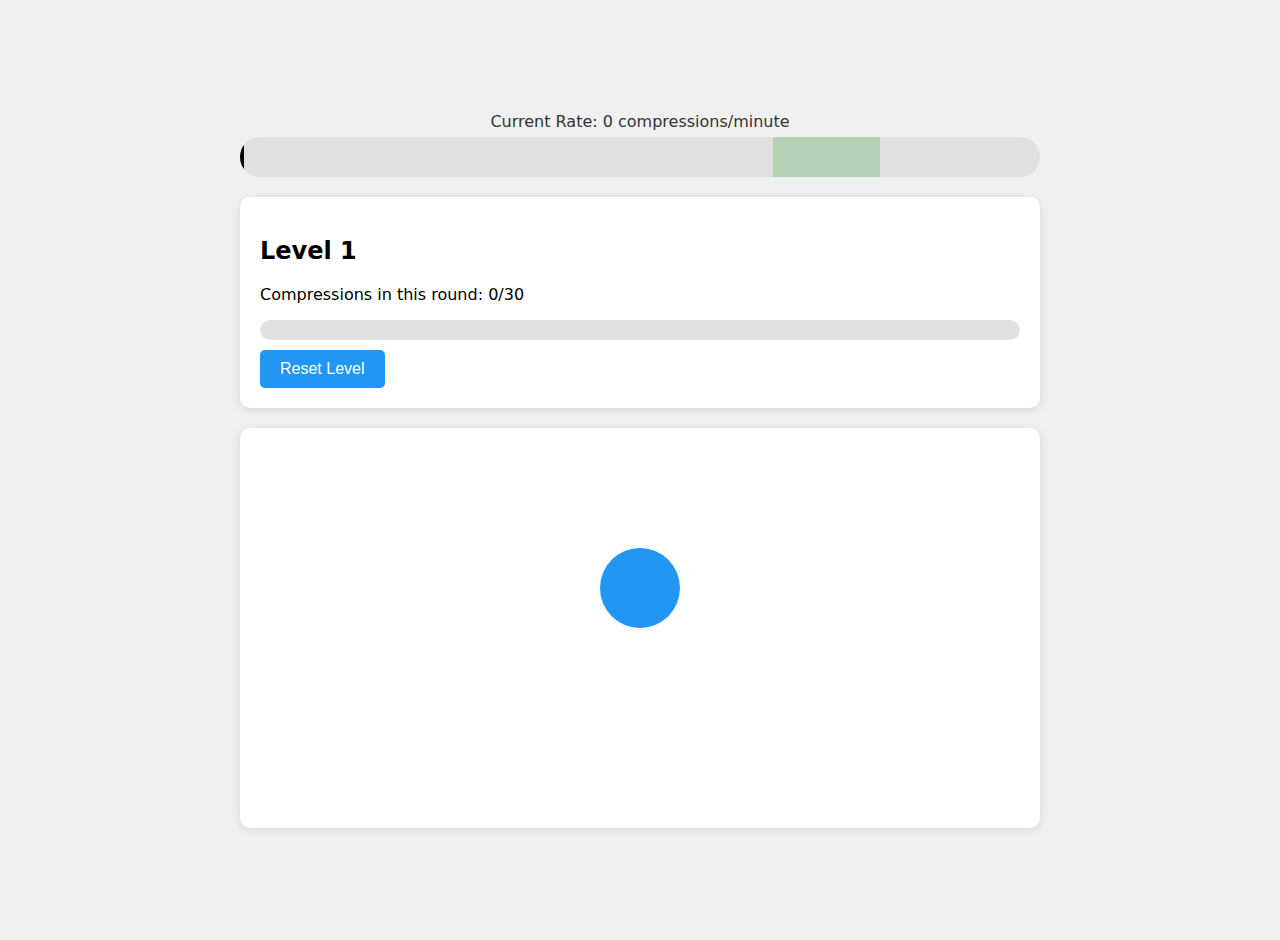
==== index.html @ 935adc83 "Create index.html" ====
<!DOCTYPE html>
<html lang="en">
<head>
    <meta charset="UTF-8">
    <meta name="viewport" content="width=device-width, initial-scale=1.0">
    <title>CPR Training Game</title>
    <style>
        /* Previous styles remain the same until rate-target-zone */
        body {
            font-family: system-ui, -apple-system, sans-serif;
            display: flex;
            flex-direction: column;
            align-items: center;
            justify-content: center;
            min-height: 100vh;
            margin: 0;
            padding: 20px;
            background: #f0f0f0;
        }

        .game-container {
            width: 100%;
            max-width: 800px;
            display: flex;
            flex-direction: column;
            gap: 20px;
        }

        .rate-section {
            position: relative;
            padding-top: 25px;
        }

        .rate-display {
            position: absolute;
            top: 0;
            width: 100%;
            text-align: center;
            font-size: 16px;
            font-weight: 500;
            color: #333;
        }

        .rate-meter {
            width: 100%;
            height: 40px;
            background: #e0e0e0;
            position: relative;
            border-radius: 20px;
            overflow: hidden;
        }

        .rate-target-zone {
            position: absolute;
            background: #4CAF50;
            height: 100%;
            /* Adjusted position for 100-120 bpm range */
            left: 66.67%;  /* 100 bpm position on 0-150 scale */
            width: 13.33%;  /* Width for 20 bpm on 0-150 scale */
            opacity: 0.3;
        }

        .rate-labels {
            position: absolute;
            width: 100%;
            height: 100%;
            pointer-events: none;
        }

        .rate-label {
            position: absolute;
            font-size: 12px;
            top: -20px;
            transform: translateX(-50%);
            color: #666;
        }

        /* Rest of the styles remain the same */
        .rate-indicator {
            position: absolute;
            width: 4px;
            height: 100%;
            background: #000;
            left: 0;
            transition: left 0.1s ease;
        }

        .patient-body {
            width: 100%;
            height: 400px;
            background: #fff;
            border-radius: 10px;
            position: relative;
            box-shadow: 0 2px 10px rgba(0,0,0,0.1);
        }

        .compression-target {
            position: absolute;
            left: 50%;
            top: 40%;
            transform: translate(-50%, -50%);
            width: 80px;
            height: 80px;
            background: #2196F3;
            border-radius: 50%;
            cursor: pointer;
            transition: background-color 0.5s ease;
        }

        .compression-target.active {
            background: #1565C0;
        }

        .status-panel {
            background: white;
            padding: 20px;
            border-radius: 10px;
            box-shadow: 0 2px 10px rgba(0,0,0,0.1);
        }

        .progress-bar {
            width: 100%;
            height: 20px;
            background: #e0e0e0;
            border-radius: 10px;
            overflow: hidden;
            margin: 10px 0;
        }

        .progress-fill {
            height: 100%;
            background: #2196F3;
            width: 0%;
            transition: width 0.3s ease;
        }

        .button {
            background: #2196F3;
            color: white;
            border: none;
            padding: 10px 20px;
            border-radius: 5px;
            cursor: pointer;
            font-size: 16px;
            transition: background-color 0.2s;
        }

        .button:hover {
            background: #1976D2;
        }
    </style>
</head>
<body>
    <div class="game-container">
        <div class="rate-section">
            <div class="rate-display">
                Current Rate: <span id="rate-number">0</span> compressions/minute
            </div>
            <div class="rate-meter">
                <div class="rate-target-zone"></div>
                <div class="rate-indicator"></div>
            </div>
        </div>
        
        <div class="status-panel">
            <h2>Level <span id="current-level">1</span></h2>
            <p>Compressions in this round: <span id="compression-count">0</span>/<span id="compressions-needed">30</span></p>
            <div class="progress-bar">
                <div class="progress-fill"></div>
            </div>
            <button class="button" id="reset-button">Reset Level</button>
        </div>

        <div class="patient-body">
            <div class="compression-target"></div>
        </div>
    </div>

    <script>
        class CPRGame {
            constructor() {
                this.compressionCount = 0;
                this.currentLevel = 1;
                this.lastCompressionTime = 0;
                this.recentCompressions = [];
                this.targetMinRate = 100; // compressions per minute
                this.targetMaxRate = 120;
                this.goodCompressions = 0;
                this.maxRate = 150; // Maximum rate shown on meter

                // DOM elements
                this.target = document.querySelector('.compression-target');
                this.rateIndicator = document.querySelector('.rate-indicator');
                this.rateDisplay = document.getElementById('rate-number');
                this.compressionCounter = document.getElementById('compression-count');
                this.compressionsNeeded = document.getElementById('compressions-needed');
                this.levelDisplay = document.getElementById('current-level');
                this.progressBar = document.querySelector('.progress-fill');
                this.resetButton = document.getElementById('reset-button');

                // Initialize
                this.updateCompressionsNeeded();
                this.setupEventListeners();
                this.updateDisplay();
                requestAnimationFrame(() => this.updateRateIndicator());
            }

            get compressionsPerLevel() {
                return this.currentLevel * 30;
            }

            updateCompressionsNeeded() {
                this.compressionsNeeded.textContent = this.compressionsPerLevel;
            }

            setupEventListeners() {
                const handleCompression = (e) => {
                    e.preventDefault();
                    this.registerCompression();
                };

                this.target.addEventListener('mousedown', handleCompression);
                this.target.addEventListener('touchstart', handleCompression);
                
                // Prevent holding down
                this.target.addEventListener('mouseup', () => this.target.classList.remove('active'));
                this.target.addEventListener('touchend', () => this.target.classList.remove('active'));

                // Reset button
                this.resetButton.addEventListener('click', () => this.resetLevel());
            }

            registerCompression() {
                const now = Date.now();
                
                // Debounce compressions (minimum 250ms between)
                if (now - this.lastCompressionTime < 250) return;

                this.target.classList.add('active');
                this.lastCompressionTime = now;
                this.recentCompressions.push(now);
                
                // Keep only last 3 compressions for rate calculation (adjusted from 5 for more responsive feedback)
                if (this.recentCompressions.length > 3) {
                    this.recentCompressions.shift();
                }

                this.compressionCount++;
                
                // Check if compression was at correct rate
                const currentRate = this.calculateCurrentRate();
                if (currentRate >= this.targetMinRate && currentRate <= this.targetMaxRate) {
                    this.goodCompressions++;
                }

                this.updateDisplay();

                // Check for level completion
                if (this.compressionCount >= this.compressionsPerLevel) {
                    this.completeLevel();
                }
            }

            calculateCurrentRate() {
                if (this.recentCompressions.length < 2) return 0;
                
                const timeSpan = (this.recentCompressions[this.recentCompressions.length - 1] - 
                                this.recentCompressions[0]) / 1000; // convert to seconds
                const compressionCount = this.recentCompressions.length - 1;
                
                return (compressionCount / timeSpan) * 60; // convert to per minute
            }

            updateRateIndicator() {
                const rate = this.calculateCurrentRate();
                // Position calculation adjusted to be more accurate
                const position = Math.min(Math.max((rate / this.maxRate) * 100, 0), 100);
                this.rateIndicator.style.left = `${position}%`;
                this.rateDisplay.textContent = Math.round(rate);
                
                requestAnimationFrame(() => this.updateRateIndicator());
            }

            updateDisplay() {
                this.compressionCounter.textContent = this.compressionCount;
                this.levelDisplay.textContent = this.currentLevel;
                this.progressBar.style.width = `${(this.compressionCount / this.compressionsPerLevel) * 100}%`;
            }

            resetLevel() {
                this.compressionCount = 0;
                this.goodCompressions = 0;
                this.recentCompressions = [];
                this.updateDisplay();
            }

            completeLevel() {
                // Try to store level data, but handle potential localStorage errors
                try {
                    const levelData = {
                        level: this.currentLevel,
                        totalCompressions: this.compressionCount,
                        goodCompressions: this.goodCompressions,
                        timestamp: new Date().toISOString()
                    };
                    
                    localStorage.setItem(`level_${this.currentLevel}`, JSON.stringify(levelData));
                } catch (e) {
                    console.log('Unable to save level data:', e);
                }
                
                // Reset for next level
                this.currentLevel++;
                this.updateCompressionsNeeded();
                this.compressionCount = 0;
                this.goodCompressions = 0;
                this.recentCompressions = [];
                this.updateDisplay();
            }
        }

        // Start the game when the page loads
        window.addEventListener('load', () => {
            new CPRGame();
        });
    </script>
</body>
</html>
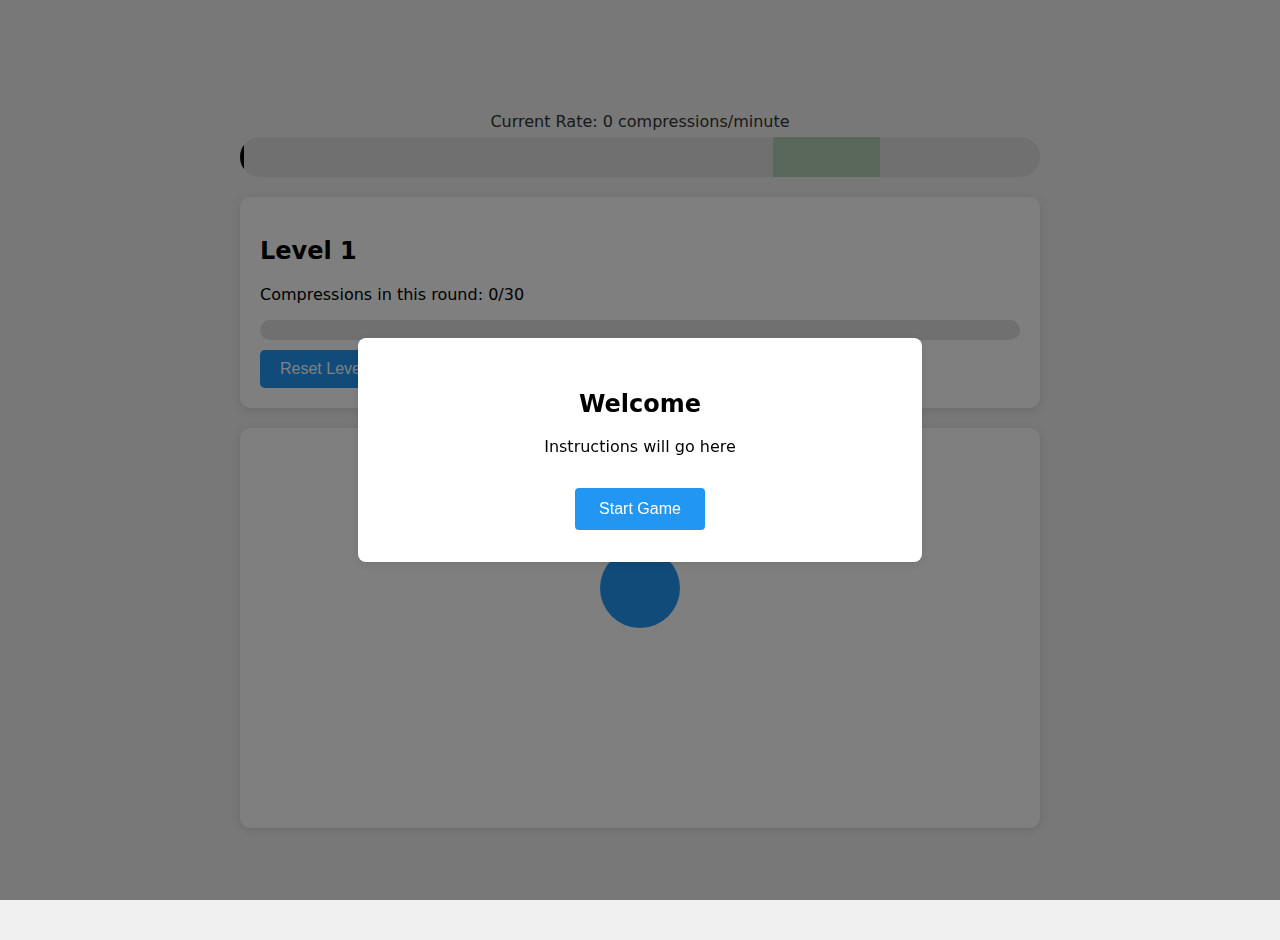
==== commit 22c48560: "refactor to support overlays" ====
--- a/index.html
+++ b/index.html
@@ -4,153 +4,44 @@
     <meta charset="UTF-8">
     <meta name="viewport" content="width=device-width, initial-scale=1.0">
     <title>CPR Training Game</title>
-    <style>
-        /* Previous styles remain the same until rate-target-zone */
-        body {
-            font-family: system-ui, -apple-system, sans-serif;
-            display: flex;
-            flex-direction: column;
-            align-items: center;
-            justify-content: center;
-            min-height: 100vh;
-            margin: 0;
-            padding: 20px;
-            background: #f0f0f0;
-        }
-
-        .game-container {
-            width: 100%;
-            max-width: 800px;
-            display: flex;
-            flex-direction: column;
-            gap: 20px;
-        }
-
-        .rate-section {
-            position: relative;
-            padding-top: 25px;
-        }
-
-        .rate-display {
-            position: absolute;
-            top: 0;
-            width: 100%;
-            text-align: center;
-            font-size: 16px;
-            font-weight: 500;
-            color: #333;
-        }
-
-        .rate-meter {
-            width: 100%;
-            height: 40px;
-            background: #e0e0e0;
-            position: relative;
-            border-radius: 20px;
-            overflow: hidden;
-        }
-
-        .rate-target-zone {
-            position: absolute;
-            background: #4CAF50;
-            height: 100%;
-            /* Adjusted position for 100-120 bpm range */
-            left: 66.67%;  /* 100 bpm position on 0-150 scale */
-            width: 13.33%;  /* Width for 20 bpm on 0-150 scale */
-            opacity: 0.3;
-        }
-
-        .rate-labels {
-            position: absolute;
-            width: 100%;
-            height: 100%;
-            pointer-events: none;
-        }
-
-        .rate-label {
-            position: absolute;
-            font-size: 12px;
-            top: -20px;
-            transform: translateX(-50%);
-            color: #666;
-        }
-
-        /* Rest of the styles remain the same */
-        .rate-indicator {
-            position: absolute;
-            width: 4px;
-            height: 100%;
-            background: #000;
-            left: 0;
-            transition: left 0.1s ease;
-        }
-
-        .patient-body {
-            width: 100%;
-            height: 400px;
-            background: #fff;
-            border-radius: 10px;
-            position: relative;
-            box-shadow: 0 2px 10px rgba(0,0,0,0.1);
-        }
-
-        .compression-target {
-            position: absolute;
-            left: 50%;
-            top: 40%;
-            transform: translate(-50%, -50%);
-            width: 80px;
-            height: 80px;
-            background: #2196F3;
-            border-radius: 50%;
-            cursor: pointer;
-            transition: background-color 0.5s ease;
-        }
-
-        .compression-target.active {
-            background: #1565C0;
-        }
-
-        .status-panel {
-            background: white;
-            padding: 20px;
-            border-radius: 10px;
-            box-shadow: 0 2px 10px rgba(0,0,0,0.1);
-        }
-
-        .progress-bar {
-            width: 100%;
-            height: 20px;
-            background: #e0e0e0;
-            border-radius: 10px;
-            overflow: hidden;
-            margin: 10px 0;
-        }
-
-        .progress-fill {
-            height: 100%;
-            background: #2196F3;
-            width: 0%;
-            transition: width 0.3s ease;
-        }
-
-        .button {
-            background: #2196F3;
-            color: white;
-            border: none;
-            padding: 10px 20px;
-            border-radius: 5px;
-            cursor: pointer;
-            font-size: 16px;
-            transition: background-color 0.2s;
-        }
-
-        .button:hover {
-            background: #1976D2;
-        }
-    </style>
+    <link rel="stylesheet" href="styles.css">
 </head>
 <body>
+    <!-- Overlay elements -->
+    <div id="welcome-overlay" class="overlay">
+        <div class="overlay-content">
+            <h2>Welcome</h2>
+            <p>Instructions will go here</p>
+            <button class="overlay-button" onclick="game.startGame()">Start Game</button>
+        </div>
+    </div>
+
+    <div id="level-complete-overlay" class="overlay" style="display: none;">
+        <div class="overlay-content">
+            <h2>Congratulations!</h2>
+            <div class="stats">
+                <p>Level: <span id="completed-level">1</span></p>
+                <p>Average Rate: <span id="avg-rate">0</span> compressions/minute</p>
+                <p>Good Compressions: <span id="good-compressions">0</span></p>
+            </div>
+            <div class="share-buttons">
+                <button class="share-button" onclick="game.shareToTwitter()">Share to Twitter</button>
+                <button class="share-button" onclick="game.shareToLinkedIn()">Share to LinkedIn</button>
+                <button class="share-button" onclick="game.shareToFacebook()">Share to Facebook</button>
+            </div>
+            <button class="overlay-button" onclick="game.nextLevel()">Next Level</button>
+        </div>
+    </div>
+
+    <div id="try-again-overlay" class="overlay" style="display: none;">
+        <div class="overlay-content">
+            <h2>Time's Up!</h2>
+            <p>No compressions detected for 30 seconds.</p>
+            <button class="overlay-button" onclick="game.restartLevel()">Try Again?</button>
+        </div>
+    </div>
+
+    <!-- Game container -->
     <div class="game-container">
         <div class="rate-section">
             <div class="rate-display">
@@ -176,153 +67,6 @@
         </div>
     </div>
 
-    <script>
-        class CPRGame {
-            constructor() {
-                this.compressionCount = 0;
-                this.currentLevel = 1;
-                this.lastCompressionTime = 0;
-                this.recentCompressions = [];
-                this.targetMinRate = 100; // compressions per minute
-                this.targetMaxRate = 120;
-                this.goodCompressions = 0;
-                this.maxRate = 150; // Maximum rate shown on meter
-
-                // DOM elements
-                this.target = document.querySelector('.compression-target');
-                this.rateIndicator = document.querySelector('.rate-indicator');
-                this.rateDisplay = document.getElementById('rate-number');
-                this.compressionCounter = document.getElementById('compression-count');
-                this.compressionsNeeded = document.getElementById('compressions-needed');
-                this.levelDisplay = document.getElementById('current-level');
-                this.progressBar = document.querySelector('.progress-fill');
-                this.resetButton = document.getElementById('reset-button');
-
-                // Initialize
-                this.updateCompressionsNeeded();
-                this.setupEventListeners();
-                this.updateDisplay();
-                requestAnimationFrame(() => this.updateRateIndicator());
-            }
-
-            get compressionsPerLevel() {
-                return this.currentLevel * 30;
-            }
-
-            updateCompressionsNeeded() {
-                this.compressionsNeeded.textContent = this.compressionsPerLevel;
-            }
-
-            setupEventListeners() {
-                const handleCompression = (e) => {
-                    e.preventDefault();
-                    this.registerCompression();
-                };
-
-                this.target.addEventListener('mousedown', handleCompression);
-                this.target.addEventListener('touchstart', handleCompression);
-                
-                // Prevent holding down
-                this.target.addEventListener('mouseup', () => this.target.classList.remove('active'));
-                this.target.addEventListener('touchend', () => this.target.classList.remove('active'));
-
-                // Reset button
-                this.resetButton.addEventListener('click', () => this.resetLevel());
-            }
-
-            registerCompression() {
-                const now = Date.now();
-                
-                // Debounce compressions (minimum 250ms between)
-                if (now - this.lastCompressionTime < 250) return;
-
-                this.target.classList.add('active');
-                this.lastCompressionTime = now;
-                this.recentCompressions.push(now);
-                
-                // Keep only last 3 compressions for rate calculation (adjusted from 5 for more responsive feedback)
-                if (this.recentCompressions.length > 3) {
-                    this.recentCompressions.shift();
-                }
-
-                this.compressionCount++;
-                
-                // Check if compression was at correct rate
-                const currentRate = this.calculateCurrentRate();
-                if (currentRate >= this.targetMinRate && currentRate <= this.targetMaxRate) {
-                    this.goodCompressions++;
-                }
-
-                this.updateDisplay();
-
-                // Check for level completion
-                if (this.compressionCount >= this.compressionsPerLevel) {
-                    this.completeLevel();
-                }
-            }
-
-            calculateCurrentRate() {
-                if (this.recentCompressions.length < 2) return 0;
-                
-                const timeSpan = (this.recentCompressions[this.recentCompressions.length - 1] - 
-                                this.recentCompressions[0]) / 1000; // convert to seconds
-                const compressionCount = this.recentCompressions.length - 1;
-                
-                return (compressionCount / timeSpan) * 60; // convert to per minute
-            }
-
-            updateRateIndicator() {
-                const rate = this.calculateCurrentRate();
-                // Position calculation adjusted to be more accurate
-                const position = Math.min(Math.max((rate / this.maxRate) * 100, 0), 100);
-                this.rateIndicator.style.left = `${position}%`;
-                this.rateDisplay.textContent = Math.round(rate);
-                
-                requestAnimationFrame(() => this.updateRateIndicator());
-            }
-
-            updateDisplay() {
-                this.compressionCounter.textContent = this.compressionCount;
-                this.levelDisplay.textContent = this.currentLevel;
-                this.progressBar.style.width = `${(this.compressionCount / this.compressionsPerLevel) * 100}%`;
-            }
-
-            resetLevel() {
-                this.compressionCount = 0;
-                this.goodCompressions = 0;
-                this.recentCompressions = [];
-                this.updateDisplay();
-            }
-
-            completeLevel() {
-                // Try to store level data, but handle potential localStorage errors
-                try {
-                    const levelData = {
-                        level: this.currentLevel,
-                        totalCompressions: this.compressionCount,
-                        goodCompressions: this.goodCompressions,
-                        timestamp: new Date().toISOString()
-                    };
-                    
-                    localStorage.setItem(`level_${this.currentLevel}`, JSON.stringify(levelData));
-                } catch (e) {
-                    console.log('Unable to save level data:', e);
-                }
-                
-                // Reset for next level
-                this.currentLevel++;
-                this.updateCompressionsNeeded();
-                this.compressionCount = 0;
-                this.goodCompressions = 0;
-                this.recentCompressions = [];
-                this.updateDisplay();
-            }
-        }
-
-        // Start the game when the page loads
-        window.addEventListener('load', () => {
-            new CPRGame();
-        });
-    </script>
+    <script src="game.js"></script>
 </body>
-</html>
+</html>--- a/styles.css
+++ b/styles.css
@@ -0,0 +1,195 @@
+/* Basic layout */
+body {
+    font-family: system-ui, -apple-system, sans-serif;
+    display: flex;
+    flex-direction: column;
+    align-items: center;
+    justify-content: center;
+    min-height: 100vh;
+    margin: 0;
+    padding: 20px;
+    background: #f0f0f0;
+}
+
+.game-container {
+    width: 100%;
+    max-width: 800px;
+    display: flex;
+    flex-direction: column;
+    gap: 20px;
+}
+
+/* Rate meter styles */
+.rate-section {
+    position: relative;
+    padding-top: 25px;
+}
+
+.rate-display {
+    position: absolute;
+    top: 0;
+    width: 100%;
+    text-align: center;
+    font-size: 16px;
+    font-weight: 500;
+    color: #333;
+}
+
+.rate-meter {
+    width: 100%;
+    height: 40px;
+    background: #e0e0e0;
+    position: relative;
+    border-radius: 20px;
+    overflow: hidden;
+}
+
+.rate-target-zone {
+    position: absolute;
+    background: #4CAF50;
+    height: 100%;
+    left: 66.67%;
+    width: 13.33%;
+    opacity: 0.3;
+}
+
+.rate-indicator {
+    position: absolute;
+    width: 4px;
+    height: 100%;
+    background: #000;
+    left: 0;
+    transition: left 0.1s ease;
+}
+
+/* Patient and compression target */
+.patient-body {
+    width: 100%;
+    height: 400px;
+    background: #fff;
+    border-radius: 10px;
+    position: relative;
+    box-shadow: 0 2px 10px rgba(0,0,0,0.1);
+}
+
+.compression-target {
+    position: absolute;
+    left: 50%;
+    top: 40%;
+    transform: translate(-50%, -50%);
+    width: 80px;
+    height: 80px;
+    background: #2196F3;
+    border-radius: 50%;
+    cursor: pointer;
+    transition: background-color 0.5s ease;
+}
+
+.compression-target.active {
+    background: #1565C0;
+}
+
+/* Status panel and progress */
+.status-panel {
+    background: white;
+    padding: 20px;
+    border-radius: 10px;
+    box-shadow: 0 2px 10px rgba(0,0,0,0.1);
+}
+
+.progress-bar {
+    width: 100%;
+    height: 20px;
+    background: #e0e0e0;
+    border-radius: 10px;
+    overflow: hidden;
+    margin: 10px 0;
+}
+
+.progress-fill {
+    height: 100%;
+    background: #2196F3;
+    width: 0%;
+    transition: width 0.3s ease;
+}
+
+.button {
+    background: #2196F3;
+    color: white;
+    border: none;
+    padding: 10px 20px;
+    border-radius: 5px;
+    cursor: pointer;
+    font-size: 16px;
+    transition: background-color 0.2s;
+}
+
+.button:hover {
+    background: #1976D2;
+}
+
+/* Overlay styles */
+.overlay {
+    position: fixed;
+    top: 0;
+    left: 0;
+    right: 0;
+    bottom: 0;
+    background: rgba(0, 0, 0, 0.5);
+    display: flex;
+    align-items: center;
+    justify-content: center;
+    z-index: 1000;
+}
+
+.overlay-content {
+    background: white;
+    padding: 2rem;
+    border-radius: 8px;
+    max-width: 500px;
+    width: 90%;
+    text-align: center;
+    box-shadow: 0 2px 10px rgba(0,0,0,0.1);
+}
+
+.overlay-button {
+    background: #2196F3;
+    color: white;
+    border: none;
+    padding: 0.75rem 1.5rem;
+    border-radius: 4px;
+    cursor: pointer;
+    font-size: 1rem;
+    margin-top: 1rem;
+    transition: background-color 0.2s;
+}
+
+.overlay-button:hover {
+    background: #1976D2;
+}
+
+.share-buttons {
+    display: flex;
+    gap: 0.5rem;
+    justify-content: center;
+    margin: 1rem 0;
+}
+
+.share-button {
+    background: #e3f2fd;
+    color: #1565c0;
+    border: none;
+    padding: 0.5rem 1rem;
+    border-radius: 4px;
+    cursor: pointer;
+    font-size: 0.875rem;
+}
+
+.stats {
+    margin: 1rem 0;
+    text-align: left;
+}
+
+.stats p {
+    margin: 0.5rem 0;
+}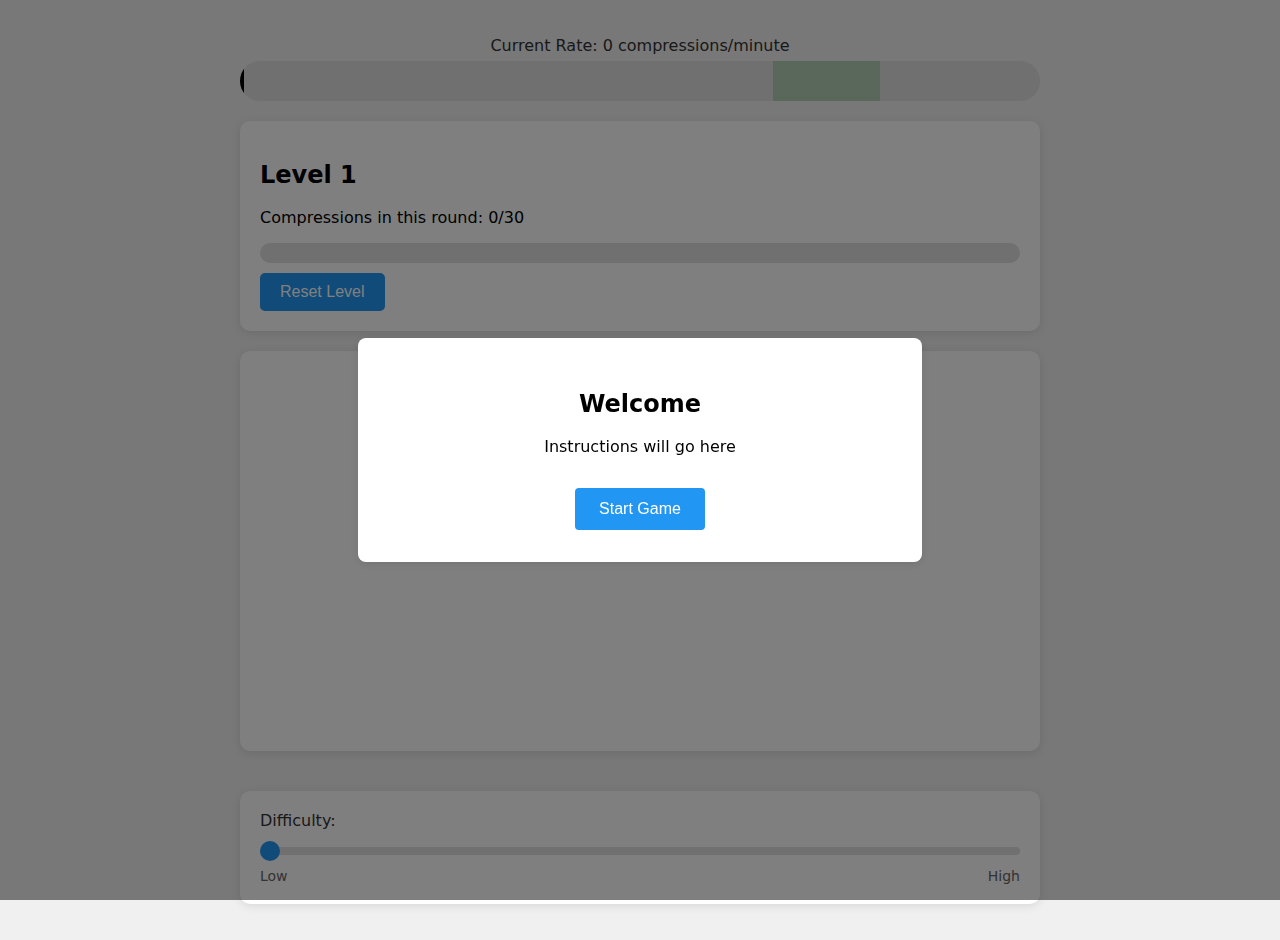
==== commit 40da0f79: "ready for sounds" ====
--- a/index.html
+++ b/index.html
@@ -7,7 +7,7 @@
     <link rel="stylesheet" href="styles.css">
 </head>
 <body>
-    <!-- Overlay elements -->
+    <!-- Overlay elements remain the same -->
     <div id="welcome-overlay" class="overlay">
         <div class="overlay-content">
             <h2>Welcome</h2>
@@ -65,6 +65,17 @@
         <div class="patient-body">
             <div class="compression-target"></div>
         </div>
+
+        <div class="difficulty-control">
+            <label for="difficulty">Difficulty:</label>
+            <div class="difficulty-slider-container">
+                <input type="range" id="difficulty" min="0" max="1" value="0" step="1">
+                <div class="difficulty-labels">
+                    <span>Low</span>
+                    <span>High</span>
+                </div>
+            </div>
+        </div>
     </div>
 
     <script src="game.js"></script>
--- a/styles.css
+++ b/styles.css
@@ -192,4 +192,80 @@
 
 .stats p {
     margin: 0.5rem 0;
+}
+
+/* Add these new styles to the end of your existing styles.css file */
+
+.difficulty-control {
+    background: white;
+    padding: 20px;
+    border-radius: 10px;
+    box-shadow: 0 2px 10px rgba(0,0,0,0.1);
+    margin-top: 20px;
+}
+
+.difficulty-control label {
+    display: block;
+    margin-bottom: 10px;
+    font-weight: 500;
+    color: #333;
+}
+
+.difficulty-slider-container {
+    position: relative;
+    padding-bottom: 25px;
+}
+
+.difficulty-slider-container input[type="range"] {
+    width: 100%;
+    margin: 0;
+    padding: 0;
+    -webkit-appearance: none;
+    background: transparent;
+}
+
+.difficulty-slider-container input[type="range"]::-webkit-slider-runnable-track {
+    width: 100%;
+    height: 8px;
+    background: #e0e0e0;
+    border-radius: 4px;
+    cursor: pointer;
+}
+
+.difficulty-slider-container input[type="range"]::-webkit-slider-thumb {
+    -webkit-appearance: none;
+    height: 20px;
+    width: 20px;
+    background: #2196F3;
+    border-radius: 50%;
+    cursor: pointer;
+    margin-top: -6px;
+}
+
+.difficulty-labels {
+    display: flex;
+    justify-content: space-between;
+    position: absolute;
+    bottom: 0;
+    left: 0;
+    right: 0;
+    color: #666;
+    font-size: 14px;
+}
+
+.difficulty-slider-container input[type="range"]::-moz-range-track {
+    width: 100%;
+    height: 8px;
+    background: #e0e0e0;
+    border-radius: 4px;
+    cursor: pointer;
+}
+
+.difficulty-slider-container input[type="range"]::-moz-range-thumb {
+    height: 20px;
+    width: 20px;
+    background: #2196F3;
+    border-radius: 50%;
+    cursor: pointer;
+    border: none;
 }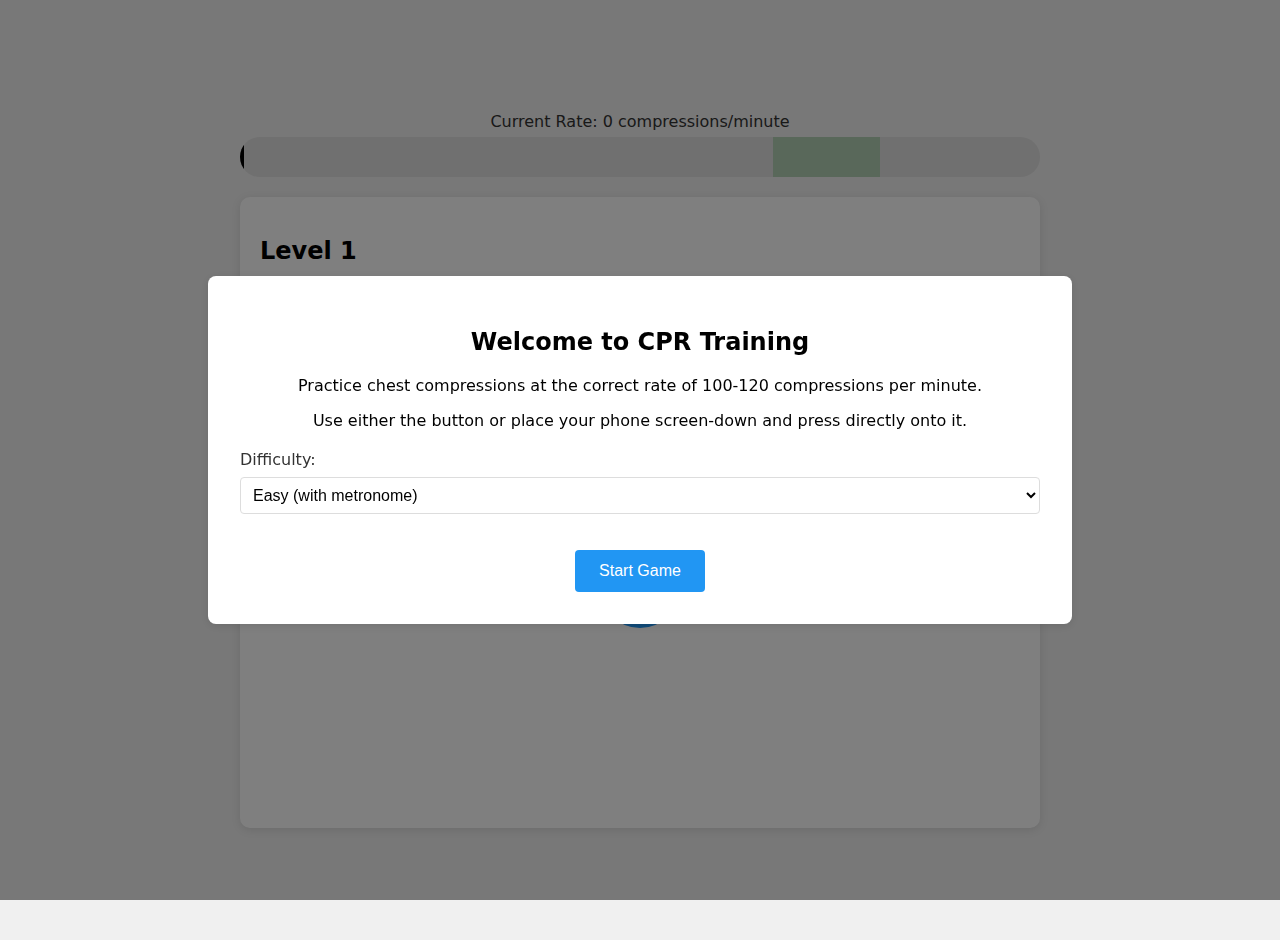
==== commit 60cac0bb: "maybe add accelerometer debug?" ====
--- a/index.html
+++ b/index.html
@@ -7,22 +7,34 @@
     <link rel="stylesheet" href="styles.css">
 </head>
 <body>
-    <!-- Overlay elements remain the same -->
+    <!-- Overlay elements -->
     <div id="welcome-overlay" class="overlay">
         <div class="overlay-content">
-            <h2>Welcome</h2>
-            <p>Instructions will go here</p>
+            <h2>Welcome to CPR Training</h2>
+            <p>Practice chest compressions at the correct rate of 100-120 compressions per minute.</p>
+            <p>Use either the button or place your phone screen-down and press directly onto it.</p>
+            <div class="difficulty-setting">
+                <label for="difficulty">Difficulty:</label>
+                <select id="difficulty">
+                    <option value="0">Easy (with metronome)</option>
+                    <option value="1">Hard (no assistance)</option>
+                </select>
+            </div>
             <button class="overlay-button" onclick="game.startGame()">Start Game</button>
         </div>
     </div>
 
     <div id="level-complete-overlay" class="overlay" style="display: none;">
         <div class="overlay-content">
-            <h2>Congratulations!</h2>
+            <h2>Level Complete!</h2>
             <div class="stats">
                 <p>Level: <span id="completed-level">1</span></p>
                 <p>Average Rate: <span id="avg-rate">0</span> compressions/minute</p>
                 <p>Good Compressions: <span id="good-compressions">0</span></p>
+            </div>
+            <div class="graph-container">
+                <canvas id="acceleration-graph" width="600" height="300"></canvas>
+                <p class="graph-help">Drag the red line to adjust sensitivity for the next level</p>
             </div>
             <div class="share-buttons">
                 <button class="share-button" onclick="game.shareToTwitter()">Share to Twitter</button>
@@ -65,17 +77,6 @@
         <div class="patient-body">
             <div class="compression-target"></div>
         </div>
-
-        <div class="difficulty-control">
-            <label for="difficulty">Difficulty:</label>
-            <div class="difficulty-slider-container">
-                <input type="range" id="difficulty" min="0" max="1" value="0" step="1">
-                <div class="difficulty-labels">
-                    <span>Low</span>
-                    <span>High</span>
-                </div>
-            </div>
-        </div>
     </div>
 
     <script src="game.js"></script>
--- a/styles.css
+++ b/styles.css
@@ -146,7 +146,7 @@
     background: white;
     padding: 2rem;
     border-radius: 8px;
-    max-width: 500px;
+    max-width: 800px;
     width: 90%;
     text-align: center;
     box-shadow: 0 2px 10px rgba(0,0,0,0.1);
@@ -194,78 +194,46 @@
     margin: 0.5rem 0;
 }
 
-/* Add these new styles to the end of your existing styles.css file */
-
-.difficulty-control {
-    background: white;
-    padding: 20px;
-    border-radius: 10px;
-    box-shadow: 0 2px 10px rgba(0,0,0,0.1);
-    margin-top: 20px;
-}
-
-.difficulty-control label {
+/* New styles for graph and difficulty settings */
+.graph-container {
+    margin: 20px 0;
+    padding: 10px;
+    background: #f8f8f8;
+    border-radius: 8px;
+}
+
+#acceleration-graph {
+    width: 100%;
+    height: 300px;
+    background: white;
+    border: 1px solid #ddd;
+    border-radius: 4px;
+    cursor: ns-resize;
+}
+
+.graph-help {
+    color: #666;
+    font-size: 0.875rem;
+    margin: 8px 0 0 0;
+    font-style: italic;
+}
+
+.difficulty-setting {
+    margin: 20px 0;
+    text-align: left;
+}
+
+.difficulty-setting label {
     display: block;
-    margin-bottom: 10px;
-    font-weight: 500;
+    margin-bottom: 8px;
     color: #333;
 }
 
-.difficulty-slider-container {
-    position: relative;
-    padding-bottom: 25px;
-}
-
-.difficulty-slider-container input[type="range"] {
-    width: 100%;
-    margin: 0;
-    padding: 0;
-    -webkit-appearance: none;
-    background: transparent;
-}
-
-.difficulty-slider-container input[type="range"]::-webkit-slider-runnable-track {
-    width: 100%;
-    height: 8px;
-    background: #e0e0e0;
-    border-radius: 4px;
-    cursor: pointer;
-}
-
-.difficulty-slider-container input[type="range"]::-webkit-slider-thumb {
-    -webkit-appearance: none;
-    height: 20px;
-    width: 20px;
-    background: #2196F3;
-    border-radius: 50%;
-    cursor: pointer;
-    margin-top: -6px;
-}
-
-.difficulty-labels {
-    display: flex;
-    justify-content: space-between;
-    position: absolute;
-    bottom: 0;
-    left: 0;
-    right: 0;
-    color: #666;
-    font-size: 14px;
-}
-
-.difficulty-slider-container input[type="range"]::-moz-range-track {
-    width: 100%;
-    height: 8px;
-    background: #e0e0e0;
-    border-radius: 4px;
-    cursor: pointer;
-}
-
-.difficulty-slider-container input[type="range"]::-moz-range-thumb {
-    height: 20px;
-    width: 20px;
-    background: #2196F3;
-    border-radius: 50%;
-    cursor: pointer;
-    border: none;
+.difficulty-setting select {
+    width: 100%;
+    padding: 8px;
+    border: 1px solid #ddd;
+    border-radius: 4px;
+    background: white;
+    font-size: 1rem;
 }